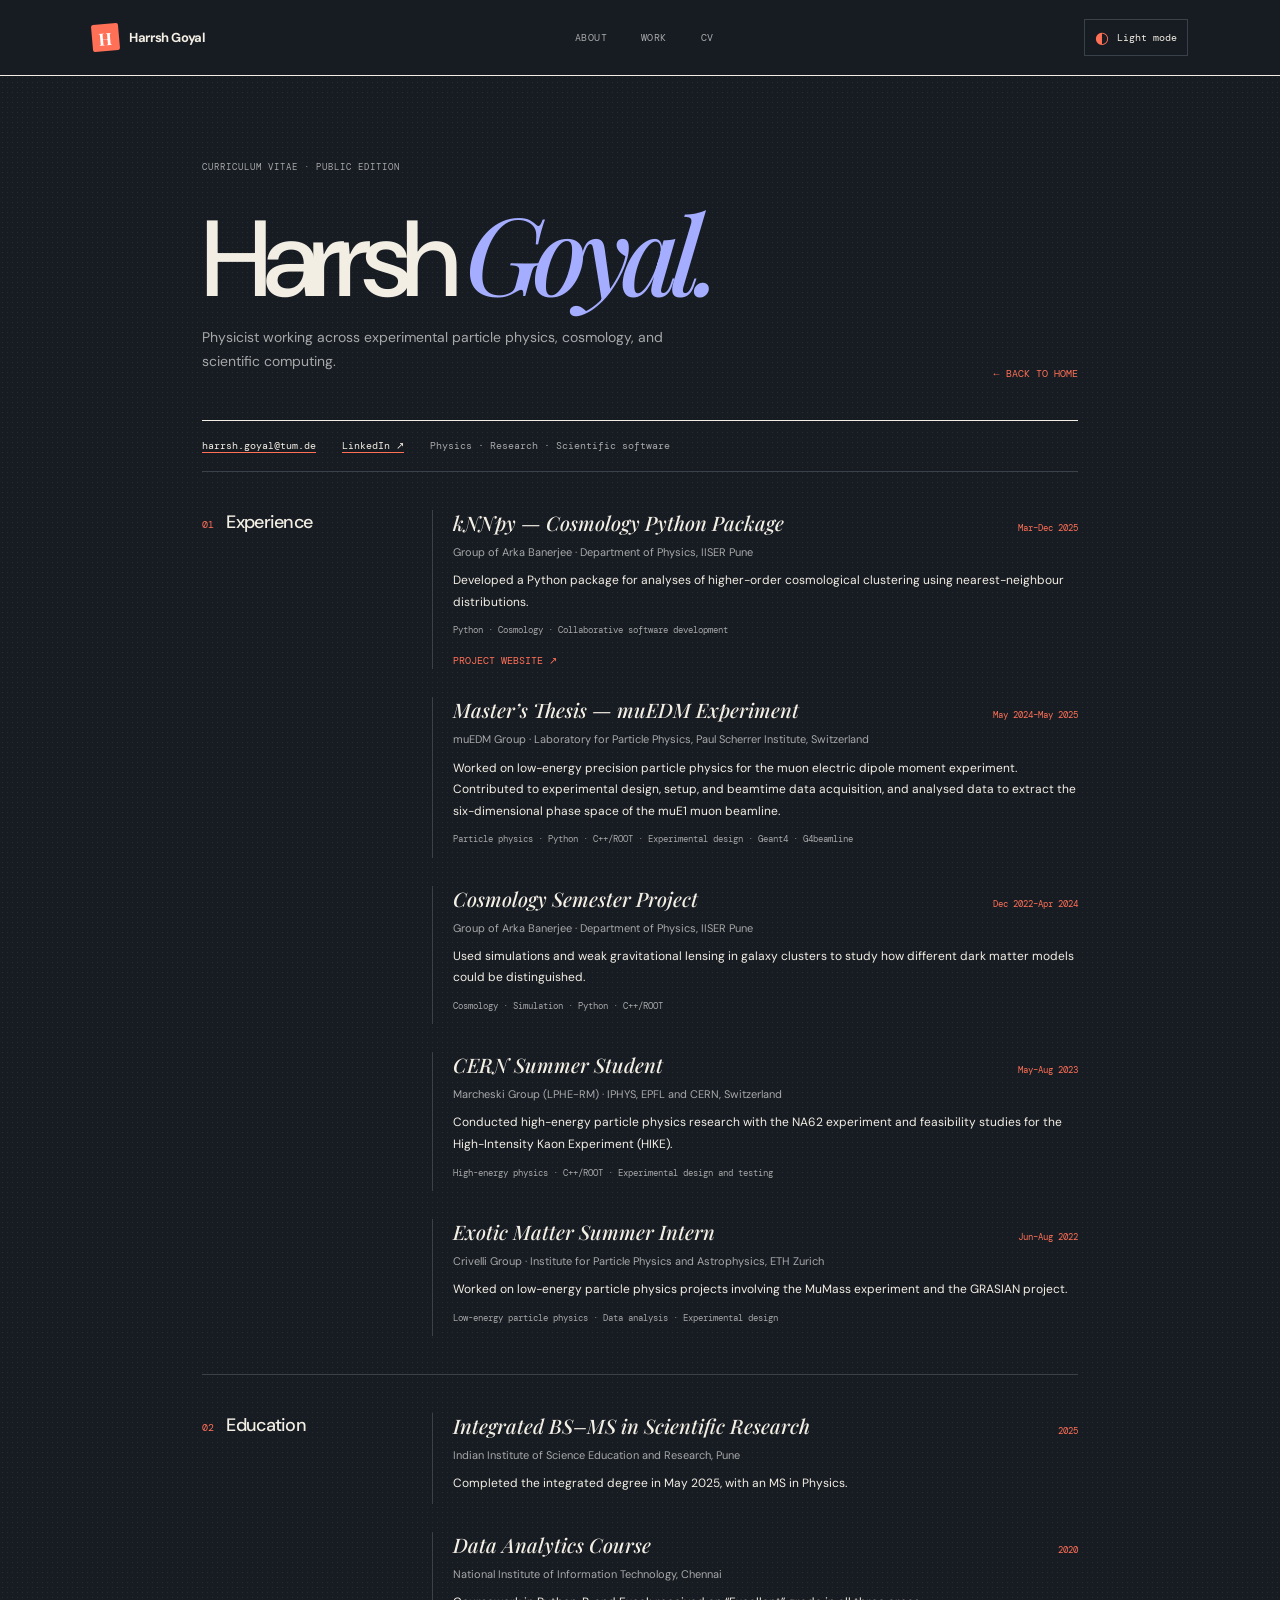
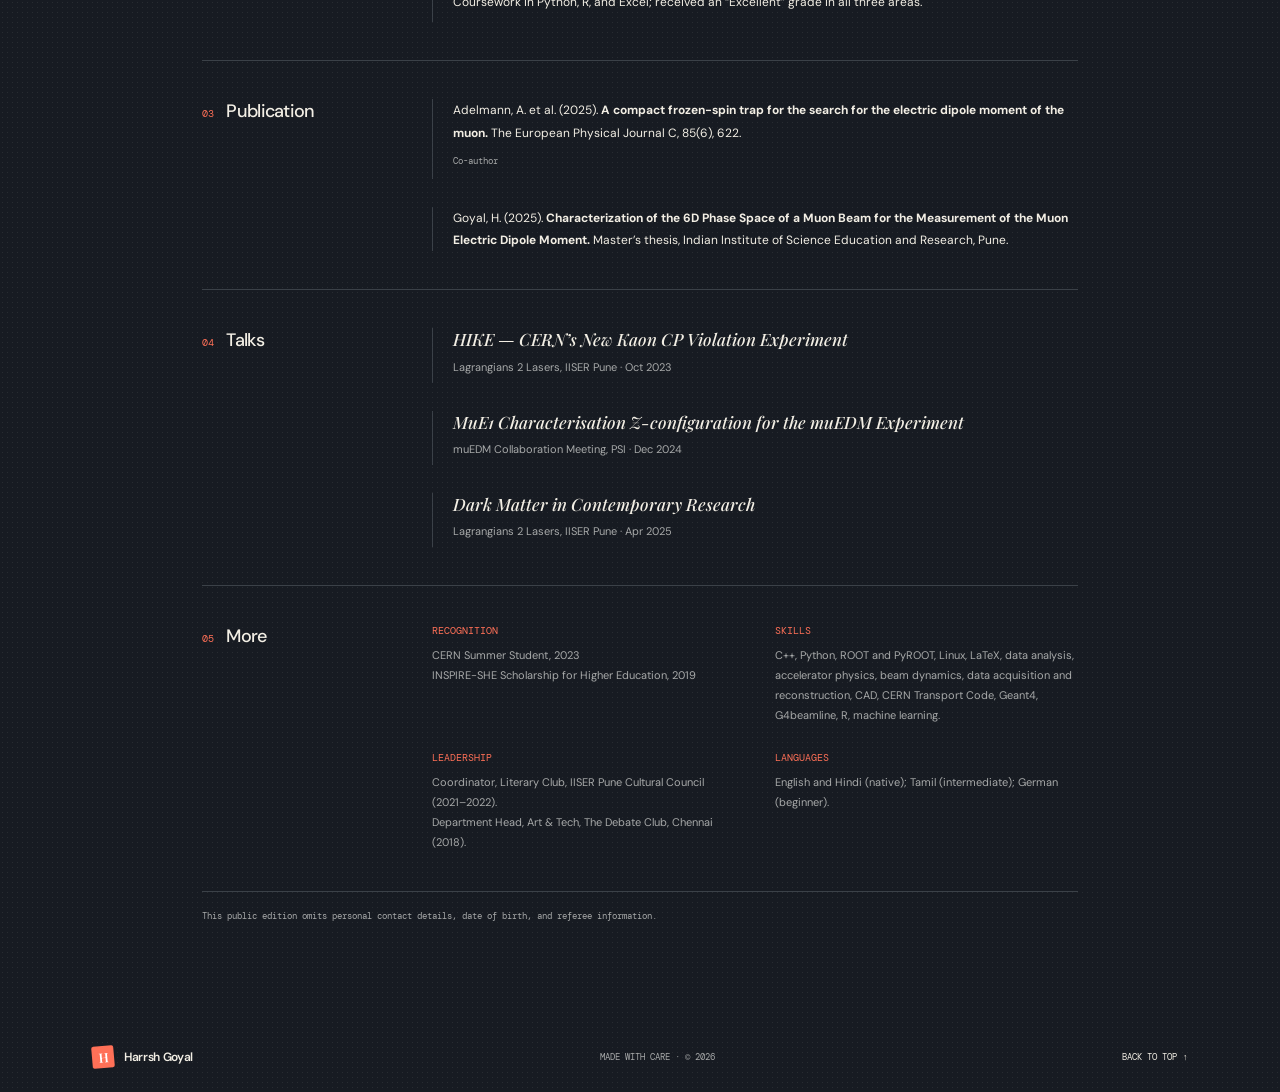
==== cv.html @ 31a4b11d "Prepare personal site for GitHub Pages" ====
<!doctype html>
<html lang="en">
<head>
  <meta charset="utf-8">
  <meta name="viewport" content="width=device-width, initial-scale=1">
  <meta name="theme-color" content="#171b22">
  <meta name="description" content="Public curriculum vitae of Harrsh Goyal, physicist.">
  <title>CV — Harrsh Goyal</title>
  <script>if (localStorage.getItem('personal-site-theme') !== 'light') document.documentElement.classList.add('dark');</script>
  <link rel="stylesheet" href="styles.css">
  <script src="script.js" defer></script>
</head>
<body class="cv-page">
  <a class="skip-link" href="#main">Skip to content</a>
  <header class="topbar">
    <a class="wordmark" href="index.html" aria-label="Harrsh Goyal, home"><span class="mark">H</span><span>Harrsh Goyal</span></a>
    <nav aria-label="Main navigation"><a href="index.html#about">About</a><a href="index.html#work">Work</a><a href="cv.html" aria-current="page">CV</a></nav>
    <button class="theme-toggle" type="button" aria-label="Switch to light theme" title="Toggle color theme"><span aria-hidden="true">◐</span><span class="theme-label">Light mode</span></button>
  </header>
  <main id="main" class="cv-main">
    <div class="cv-heading"><div><p class="eyebrow">CURRICULUM VITAE · PUBLIC EDITION</p><h1>Harrsh <span>Goyal.</span></h1><p class="cv-lede">Physicist working across experimental particle physics, cosmology, and scientific computing.</p></div><a class="cv-back" href="index.html">← Back to home</a></div>
    <div class="cv-contact"><a href="mailto:harrsh.goyal@tum.de">harrsh.goyal@tum.de</a><a href="https://www.linkedin.com/in/harrsh-goyal-45a139202/" target="_blank" rel="noopener noreferrer">LinkedIn ↗</a><span>Physics · Research · Scientific software</span></div>

    <section class="cv-section"><div class="cv-label"><span>01</span><h2>Experience</h2></div><div class="cv-items">
      <article class="cv-item"><div class="cv-item-head"><h3>kNNpy — Cosmology Python Package</h3><time>Mar–Dec 2025</time></div><p class="cv-place">Group of Arka Banerjee · Department of Physics, IISER Pune</p><p>Developed a Python package for analyses of higher-order cosmological clustering using nearest-neighbour distributions.</p><p class="cv-tags">Python · Cosmology · Collaborative software development</p><a class="cv-inline-link" href="https://kitnenikatnivasi.github.io/" target="_blank" rel="noopener noreferrer">Project website ↗</a></article>
      <article class="cv-item"><div class="cv-item-head"><h3>Master’s Thesis — muEDM Experiment</h3><time>May 2024–May 2025</time></div><p class="cv-place">muEDM Group · Laboratory for Particle Physics, Paul Scherrer Institute, Switzerland</p><p>Worked on low-energy precision particle physics for the muon electric dipole moment experiment. Contributed to experimental design, setup, and beamtime data acquisition, and analysed data to extract the six-dimensional phase space of the muE1 muon beamline.</p><p class="cv-tags">Particle physics · Python · C++/ROOT · Experimental design · Geant4 · G4beamline</p></article>
      <article class="cv-item"><div class="cv-item-head"><h3>Cosmology Semester Project</h3><time>Dec 2022–Apr 2024</time></div><p class="cv-place">Group of Arka Banerjee · Department of Physics, IISER Pune</p><p>Used simulations and weak gravitational lensing in galaxy clusters to study how different dark matter models could be distinguished.</p><p class="cv-tags">Cosmology · Simulation · Python · C++/ROOT</p></article>
      <article class="cv-item"><div class="cv-item-head"><h3>CERN Summer Student</h3><time>May–Aug 2023</time></div><p class="cv-place">Marcheski Group (LPHE-RM) · IPHYS, EPFL and CERN, Switzerland</p><p>Conducted high-energy particle physics research with the NA62 experiment and feasibility studies for the High-Intensity Kaon Experiment (HIKE).</p><p class="cv-tags">High-energy physics · C++/ROOT · Experimental design and testing</p></article>
      <article class="cv-item"><div class="cv-item-head"><h3>Exotic Matter Summer Intern</h3><time>Jun–Aug 2022</time></div><p class="cv-place">Crivelli Group · Institute for Particle Physics and Astrophysics, ETH Zurich</p><p>Worked on low-energy particle physics projects involving the MuMass experiment and the GRASIAN project.</p><p class="cv-tags">Low-energy particle physics · Data analysis · Experimental design</p></article>
    </div></section>

    <section class="cv-section"><div class="cv-label"><span>02</span><h2>Education</h2></div><div class="cv-items">
      <article class="cv-item"><div class="cv-item-head"><h3>Integrated BS–MS in Scientific Research</h3><time>2025</time></div><p class="cv-place">Indian Institute of Science Education and Research, Pune</p><p>Completed the integrated degree in May 2025, with an MS in Physics.</p></article>
      <article class="cv-item"><div class="cv-item-head"><h3>Data Analytics Course</h3><time>2020</time></div><p class="cv-place">National Institute of Information Technology, Chennai</p><p>Coursework in Python, R, and Excel; received an “Excellent” grade in all three areas.</p></article>
    </div></section>

    <section class="cv-section"><div class="cv-label"><span>03</span><h2>Publication</h2></div><div class="cv-items">
      <article class="cv-item"><p class="cv-publication">Adelmann, A. et al. (2025). <strong>A compact frozen-spin trap for the search for the electric dipole moment of the muon.</strong> The European Physical Journal C, 85(6), 622.</p><p class="cv-tags">Co-author</p></article>
      <article class="cv-item"><p class="cv-publication">Goyal, H. (2025). <strong>Characterization of the 6D Phase Space of a Muon Beam for the Measurement of the Muon Electric Dipole Moment.</strong> Master’s thesis, Indian Institute of Science Education and Research, Pune.</p></article>
    </div></section>

    <section class="cv-section"><div class="cv-label"><span>04</span><h2>Talks</h2></div><div class="cv-items cv-talks">
      <article class="cv-item"><h3>HIKE — CERN’s New Kaon CP Violation Experiment</h3><p class="cv-place">Lagrangians 2 Lasers, IISER Pune · Oct 2023</p></article>
      <article class="cv-item"><h3>MuE1 Characterisation Z-configuration for the muEDM Experiment</h3><p class="cv-place">muEDM Collaboration Meeting, PSI · Dec 2024</p></article>
      <article class="cv-item"><h3>Dark Matter in Contemporary Research</h3><p class="cv-place">Lagrangians 2 Lasers, IISER Pune · Apr 2025</p></article>
    </div></section>

    <section class="cv-section cv-bottom"><div class="cv-label"><span>05</span><h2>More</h2></div><div class="cv-more">
      <div><h3>Recognition</h3><p>CERN Summer Student, 2023<br>INSPIRE-SHE Scholarship for Higher Education, 2019</p></div>
      <div><h3>Skills</h3><p>C++, Python, ROOT and PyROOT, Linux, LaTeX, data analysis, accelerator physics, beam dynamics, data acquisition and reconstruction, CAD, CERN Transport Code, Geant4, G4beamline, R, machine learning.</p></div>
      <div><h3>Leadership</h3><p>Coordinator, Literary Club, IISER Pune Cultural Council (2021–2022).<br>Department Head, Art &amp; Tech, The Debate Club, Chennai (2018).</p></div>
      <div><h3>Languages</h3><p>English and Hindi (native); Tamil (intermediate); German (beginner).</p></div>
    </div></section>
    <p class="cv-footnote">This public edition omits personal contact details, date of birth, and referee information.</p>
  </main>
  <footer><a class="wordmark" href="index.html"><span class="mark">H</span><span>Harrsh Goyal</span></a><span>Made with care · © <span id="year"></span></span><a href="#main">Back to top ↑</a></footer>
</body>
</html>
---- styles.css ----
@import url('https://fonts.googleapis.com/css2?family=DM+Mono:wght@400;500&family=DM+Sans:wght@400;500;600;700&family=Playfair+Display:ital,wght@0,500;0,600;1,500;1,600&display=swap');
:root{--paper:#f4f0e6;--ink:#1b2028;--sub:#666b70;--line:#c8c4b9;--accent:#d74a32;--card:#e8e2d4;--blue:#3449d2;--serif:'Playfair Display',Georgia,serif;--sans:'DM Sans',Arial,sans-serif;--mono:'DM Mono',monospace;color-scheme:light}
:root.dark{--paper:#171b22;--ink:#f2eee4;--sub:#a7a9a9;--line:#3b4148;--accent:#ff7057;--card:#232a33;--blue:#a4adff;color-scheme:dark}
*{box-sizing:border-box}html{scroll-behavior:smooth;scroll-padding-top:84px}body{margin:0;background-color:var(--paper);background-image:radial-gradient(color-mix(in srgb,var(--ink) 8%,transparent) .65px,transparent .65px);background-size:5px 5px;color:var(--ink);font-family:var(--sans);transition:background-color .25s,color .25s}a{color:inherit;text-decoration:none}.skip-link{position:absolute;left:-999px;top:1rem;background:var(--ink);color:var(--paper);padding:.8rem;z-index:5}.skip-link:focus{left:1rem}.topbar{height:76px;display:flex;align-items:center;justify-content:space-between;padding:0 7.2%;border-bottom:1px solid var(--ink);background:var(--paper)}.wordmark{display:flex;align-items:center;gap:10px;font-size:13px;font-weight:700;letter-spacing:-.03em}.mark{display:grid;place-items:center;width:27px;height:27px;background:var(--accent);color:#fff;border-radius:2px;font-family:var(--serif);font-size:17px;transform:rotate(-5deg)}.topbar nav{display:flex;gap:34px;color:var(--sub);font:10px var(--mono);text-transform:uppercase;letter-spacing:.04em}.topbar nav a{transition:color .2s}.topbar nav a:hover,.text-link:hover{color:var(--accent)}.theme-toggle{display:flex;gap:8px;align-items:center;border:1px solid var(--line);background:transparent;color:var(--ink);font:10px var(--mono);padding:7px 10px;cursor:pointer}.theme-toggle span:first-child{font-size:16px;color:var(--accent)}
.hero{min-height:650px;height:calc(100vh - 76px);max-height:850px;padding:10vh 12% 75px;position:relative;display:grid;grid-template-columns:1.35fr .65fr;align-items:center;gap:9%;overflow:hidden}.hero:before{content:'HG / 25';position:absolute;right:5%;top:12%;font:10px var(--mono);letter-spacing:.15em;color:var(--sub);writing-mode:vertical-rl}.eyebrow{font:9px var(--mono);letter-spacing:.11em;color:var(--sub);text-transform:uppercase}.status-dot,.pulse{display:inline-block;width:7px;height:7px;background:var(--accent);border-radius:50%;margin-right:8px}.hero h1{font-size:clamp(52px,7.2vw,100px);line-height:.99;letter-spacing:-.075em;font-weight:500;margin:28px 0 26px;max-width:760px}.hero h1 .muted{font-family:var(--serif);font-style:italic;font-weight:500;letter-spacing:-.065em;color:var(--blue)}.intro{max-width:445px;color:var(--sub);font-size:14px;line-height:1.85}.intro strong{color:var(--ink)}.editable{color:var(--ink);border-bottom:1px dotted var(--sub)}.hero-actions{display:flex;gap:27px;align-items:center;margin-top:33px}.button{padding:14px 17px;font:10px var(--mono);text-transform:uppercase;letter-spacing:.04em}.button-dark{background:var(--ink);color:var(--paper);transition:background .2s,transform .2s}.button-dark:hover{background:var(--accent);transform:translateY(-2px)}.button span{margin-left:22px;color:var(--accent)}.text-link{font:10px var(--mono);text-transform:uppercase;color:var(--sub);border-bottom:1px solid var(--line);padding-bottom:5px;transition:color .2s}.hero-card{background:#222b39;color:#f4f0e6;height:380px;padding:21px 24px;position:relative;overflow:hidden;transform:rotate(2deg);box-shadow:10px 12px 0 var(--accent);transition:transform .3s}.hero-card:hover{transform:rotate(0deg) translateY(-4px)}.card-top,.card-foot{display:flex;justify-content:space-between;font:9px var(--mono);letter-spacing:.06em;color:#b9c0c7}.pulse{width:6px;height:6px;box-shadow:0 0 0 4px #d74a3240}.orbit{height:125px;width:125px;border:1px solid #8793a0;border-radius:50%;position:absolute;top:77px;right:45px;display:grid;place-items:center}.orbit:before,.orbit:after{content:'';position:absolute;border:1px solid #8793a0;border-radius:50%;transform:rotate(-35deg);width:165px;height:56px}.orbit:after{transform:rotate(42deg)}.orbit-core{font-size:30px;color:#f5785f;z-index:1;animation:spin 18s linear infinite}.orbit i,.orbit b{position:absolute;width:6px;height:6px;border-radius:50%;background:#f4f0e6}.orbit i{top:18px;left:24px}.orbit b{right:9px;bottom:35px}.card-label{position:absolute;top:222px;font:9px var(--mono);color:#b9c0c7;text-transform:uppercase;letter-spacing:.12em}.card-topic{position:absolute;top:243px;margin:0;font-size:22px;line-height:1.2;letter-spacing:-.04em}.card-topic em{font-family:var(--serif);font-weight:500;color:#ff806b}.card-foot{position:absolute;bottom:20px;left:24px;right:24px;border-top:1px solid #626c76;padding-top:12px;text-transform:uppercase}.hero-index{position:absolute;bottom:24px;left:12%;right:12%;display:flex;justify-content:space-between;color:var(--sub);font:9px var(--mono);letter-spacing:.08em}.hero-index span:last-child{color:var(--accent)}
.section{padding:100px 12%;border-top:1px solid var(--ink);position:relative}.section-heading{display:flex;justify-content:space-between;align-items:center}.section-heading .eyebrow{margin:0}.section-number{font:10px var(--mono);color:var(--accent)}.about-grid{display:grid;grid-template-columns:1fr 1fr;gap:12%;margin:72px 0 85px}.about h2,.work h2,.notes h2{font-size:clamp(38px,4.4vw,62px);letter-spacing:-.07em;line-height:1.02;font-weight:500;margin:0}.serif{font-family:var(--serif);font-style:italic;font-weight:500;color:var(--blue)}.about-text{max-width:420px}.about-text p,.notes-aside p{font-size:13px;line-height:1.9;color:var(--sub);margin:0 0 18px}.about-text .text-link{display:inline-block;margin-top:12px}.principles{border-top:1px solid var(--line);display:grid;grid-template-columns:repeat(3,1fr)}.principles>div{padding:21px 15px 0 0;position:relative}.principles span,.project-meta,.note-date{font:9px var(--mono);color:var(--accent);letter-spacing:.06em}.principles strong{display:block;font-size:15px;font-weight:600;margin:21px 0 7px;letter-spacing:-.03em}.principles p{margin:0;color:var(--sub);font-size:11px}
.work-title{display:flex;justify-content:space-between;align-items:end;margin:65px 0 38px}.work-title p{font:11px/1.7 var(--mono);color:var(--sub);margin:0;width:35%}.filters{display:flex;gap:8px;margin-bottom:17px}.filter{border:1px solid var(--line);border-radius:0;background:transparent;color:var(--sub);padding:9px 13px;font:9px var(--mono);text-transform:uppercase;cursor:pointer;transition:.2s}.filter span{font:9px var(--mono);margin-left:9px;opacity:.7}.filter.active,.filter:hover{background:var(--blue);border-color:var(--blue);color:#fff}.project{display:grid;grid-template-columns:1fr 4fr 30px;gap:12px;padding:27px 0;border-top:1px solid var(--line);transition:padding .2s}.project:hover{padding-left:8px}.project-meta{display:flex;flex-direction:column;gap:8px}.project-meta span+span{color:var(--sub)}.project-main{display:grid;grid-template-columns:1.3fr 1fr 112px;gap:25px;align-items:center}.project-main h3{font-family:var(--serif);font-weight:500;font-style:italic;font-size:21px;letter-spacing:-.03em;margin:0}.project-main p{font-size:11px;line-height:1.7;color:var(--sub);margin:0;max-width:245px}.project-art{height:83px;display:grid;place-items:center;position:relative;overflow:hidden;filter:saturate(.85)}.project-art i{font:italic 50px var(--serif)}.project-art b{position:absolute;font:14px var(--mono)}.art-one{background:#dfe2c9;color:#526337}.art-one b{right:19px;top:15px}.art-two{background:#d8dfeb;color:#3449a4}.art-two i{font:36px var(--mono)}.art-two b{right:13px;bottom:7px}.art-three{background:#ecd7cb;color:#a04a35}.art-three i{position:absolute;top:5px;left:24px}.art-three b{position:absolute;right:24px;bottom:0}.project-link{align-self:center;justify-self:end;color:var(--accent);font-size:17px;transition:transform .2s}.project-link:hover{transform:translate(3px,-3px)}.project[hidden]{display:none}.filter-empty{font-size:12px;color:var(--sub)}
.notes-row{display:grid;grid-template-columns:1fr 1fr .7fr;gap:6%;align-items:center;margin-top:70px}.note-card{background:var(--card);padding:25px 26px;min-height:205px;display:flex;flex-direction:column;justify-content:space-between;border-left:3px solid var(--accent);transform:rotate(-1deg)}.note-card p{font:italic 18px/1.5 var(--serif);margin:20px 0}.note-sign{font:9px var(--mono);color:var(--sub)}.notes-aside p{font-size:12px}.notes-aside .text-link{display:inline-block;margin-top:12px}.contact{padding:105px 12%;background:#35483f;color:#f4f0e6;position:relative;overflow:hidden}.contact-inner{position:relative;z-index:1}.contact .eyebrow{color:#c4d2c8}.contact h2{font-size:clamp(44px,6.5vw,86px);line-height:.98;letter-spacing:-.075em;font-weight:500;margin:45px 0 34px}.contact h2 .serif{color:#e8c47a}.contact-button{display:inline-flex;gap:70px;background:#f4f0e6;color:#1b2028;padding:15px 18px;font:10px var(--mono);text-transform:uppercase;transition:transform .2s}.contact-button:hover{transform:translateY(-3px)}.contact-note{font:10px var(--mono);color:#d8e0d9;margin-top:18px}.contact-note a{border-bottom:1px solid #d8e0d9}.contact-decoration{position:absolute;font-size:340px;right:8%;top:3%;opacity:.14;color:#e8c47a;animation:slowspin 40s linear infinite}footer{padding:24px 7.2%;display:flex;align-items:center;justify-content:space-between;color:var(--sub);font:9px var(--mono);text-transform:uppercase}footer .wordmark{color:var(--ink);font:600 12px var(--sans);text-transform:none}footer .mark{width:22px;height:22px;font-size:13px}footer>a:last-child{color:var(--ink)}
@keyframes spin{to{transform:rotate(360deg)}}@keyframes slowspin{to{transform:rotate(360deg)}}
@media(max-width:800px){.topbar{padding:0 5%;height:66px}.topbar nav{gap:15px}.topbar nav a{font-size:9px}.theme-label{display:none}.hero{height:auto;min-height:0;padding:90px 8% 75px;grid-template-columns:1fr;gap:45px}.hero h1{font-size:clamp(50px,10vw,76px)}.hero-card{width:min(100%,380px);height:330px;margin-left:8px}.hero-index{left:8%;right:8%}.section{padding:75px 8%}.about-grid{gap:6%;margin:55px 0}.project{grid-template-columns:1fr 4fr 20px}.project-main{grid-template-columns:1fr 1fr 80px;gap:12px}.project-main h3{font-size:18px}.project-art{height:70px}.notes-row{grid-template-columns:1fr 1fr}.notes-aside{grid-column:2}.contact{padding:80px 8%}}
@media(max-width:520px){.topbar nav{gap:8px}.topbar nav a{font-size:8px}.wordmark{font-size:12px}.hero{padding-top:70px}.hero h1{font-size:48px}.hero-card{height:320px}.about-grid{grid-template-columns:1fr;gap:25px}.principles{grid-template-columns:1fr;gap:15px}.principles>div{padding-top:15px}.principles strong{margin:10px 0 5px}.work-title{align-items:start;gap:20px;flex-direction:column}.work-title p{width:auto}.filters{flex-wrap:wrap}.project{grid-template-columns:1fr 25px;row-gap:15px}.project-meta{grid-column:1/-1;flex-direction:row;justify-content:space-between}.project-main{grid-template-columns:1fr 75px}.project-main p{grid-row:2}.project-art{grid-column:2;grid-row:1/3}.notes-row{grid-template-columns:1fr;gap:25px}.notes-aside{grid-column:auto}.notes h2 br{display:none}.contact-decoration{right:-15%;font-size:250px}footer{padding:20px 5%;gap:10px}footer>span{font-size:8px}}
@media(prefers-reduced-motion:reduce){html{scroll-behavior:auto}*,*:before,*:after{animation:none!important;transition:none!important}}

.cv-main{max-width:1080px;margin:0 auto;padding:76px 8% 100px}.cv-heading{display:flex;justify-content:space-between;align-items:end;gap:30px;padding-bottom:32px;border-bottom:1px solid var(--ink)}.cv-heading h1{font-size:clamp(54px,9vw,108px);line-height:.9;letter-spacing:-.08em;font-weight:500;margin:30px 0 18px}.cv-heading h1 span{font-family:var(--serif);font-style:italic;color:var(--blue)}.cv-lede{color:var(--sub);font-size:14px;line-height:1.7;max-width:480px}.cv-back,.cv-inline-link{font:10px var(--mono);text-transform:uppercase;color:var(--accent)}.cv-back{white-space:nowrap;margin-bottom:8px}.cv-contact{display:flex;flex-wrap:wrap;gap:12px 26px;padding:18px 0;border-bottom:1px solid var(--line);font:10px var(--mono);color:var(--sub)}.cv-contact a{color:var(--ink);border-bottom:1px solid var(--accent)}.cv-section{display:grid;grid-template-columns:190px 1fr;gap:40px;padding:38px 0;border-bottom:1px solid var(--line)}.cv-label{display:flex;gap:12px;align-items:baseline}.cv-label span{font:10px var(--mono);color:var(--accent)}.cv-label h2{font-size:18px;font-weight:500;letter-spacing:-.04em;margin:0}.cv-items{display:grid;gap:28px}.cv-item{padding-left:20px;border-left:1px solid var(--line)}.cv-item-head{display:flex;justify-content:space-between;align-items:baseline;gap:18px}.cv-item h3{font-family:var(--serif);font-weight:500;font-style:italic;font-size:20px;line-height:1.3;margin:0}.cv-item time{white-space:nowrap;color:var(--accent);font:9px var(--mono)}.cv-place{color:var(--sub);font-size:11px;line-height:1.65;margin:7px 0}.cv-item>p:not(.cv-place):not(.cv-tags):not(.cv-publication){font-size:12px;line-height:1.8;max-width:680px;margin:9px 0}.cv-tags{font:9px/1.7 var(--mono);color:var(--sub);margin:10px 0}.cv-inline-link{display:inline-block;margin-top:3px}.cv-publication{font-size:12px;line-height:1.85;margin:0;max-width:690px}.cv-talks .cv-item h3{font-size:17px}.cv-bottom{border-bottom:0}.cv-more{display:grid;grid-template-columns:1fr 1fr;gap:26px 40px}.cv-more h3{font:10px var(--mono);text-transform:uppercase;color:var(--accent);margin:0 0 9px}.cv-more p{font-size:11px;line-height:1.8;color:var(--sub);margin:0}.cv-footnote{margin:0;border-top:1px solid var(--line);padding-top:18px;font:9px var(--mono);color:var(--sub)}
@media(max-width:700px){.cv-main{padding:55px 7% 70px}.cv-heading{align-items:start;flex-direction:column}.cv-heading h1{font-size:64px}.cv-back{margin:0}.cv-section{grid-template-columns:1fr;gap:22px}.cv-label{border-bottom:1px solid var(--line);padding-bottom:12px}.cv-item-head{align-items:start;flex-direction:column;gap:5px}.cv-more{grid-template-columns:1fr}.cv-contact{gap:12px 18px}}
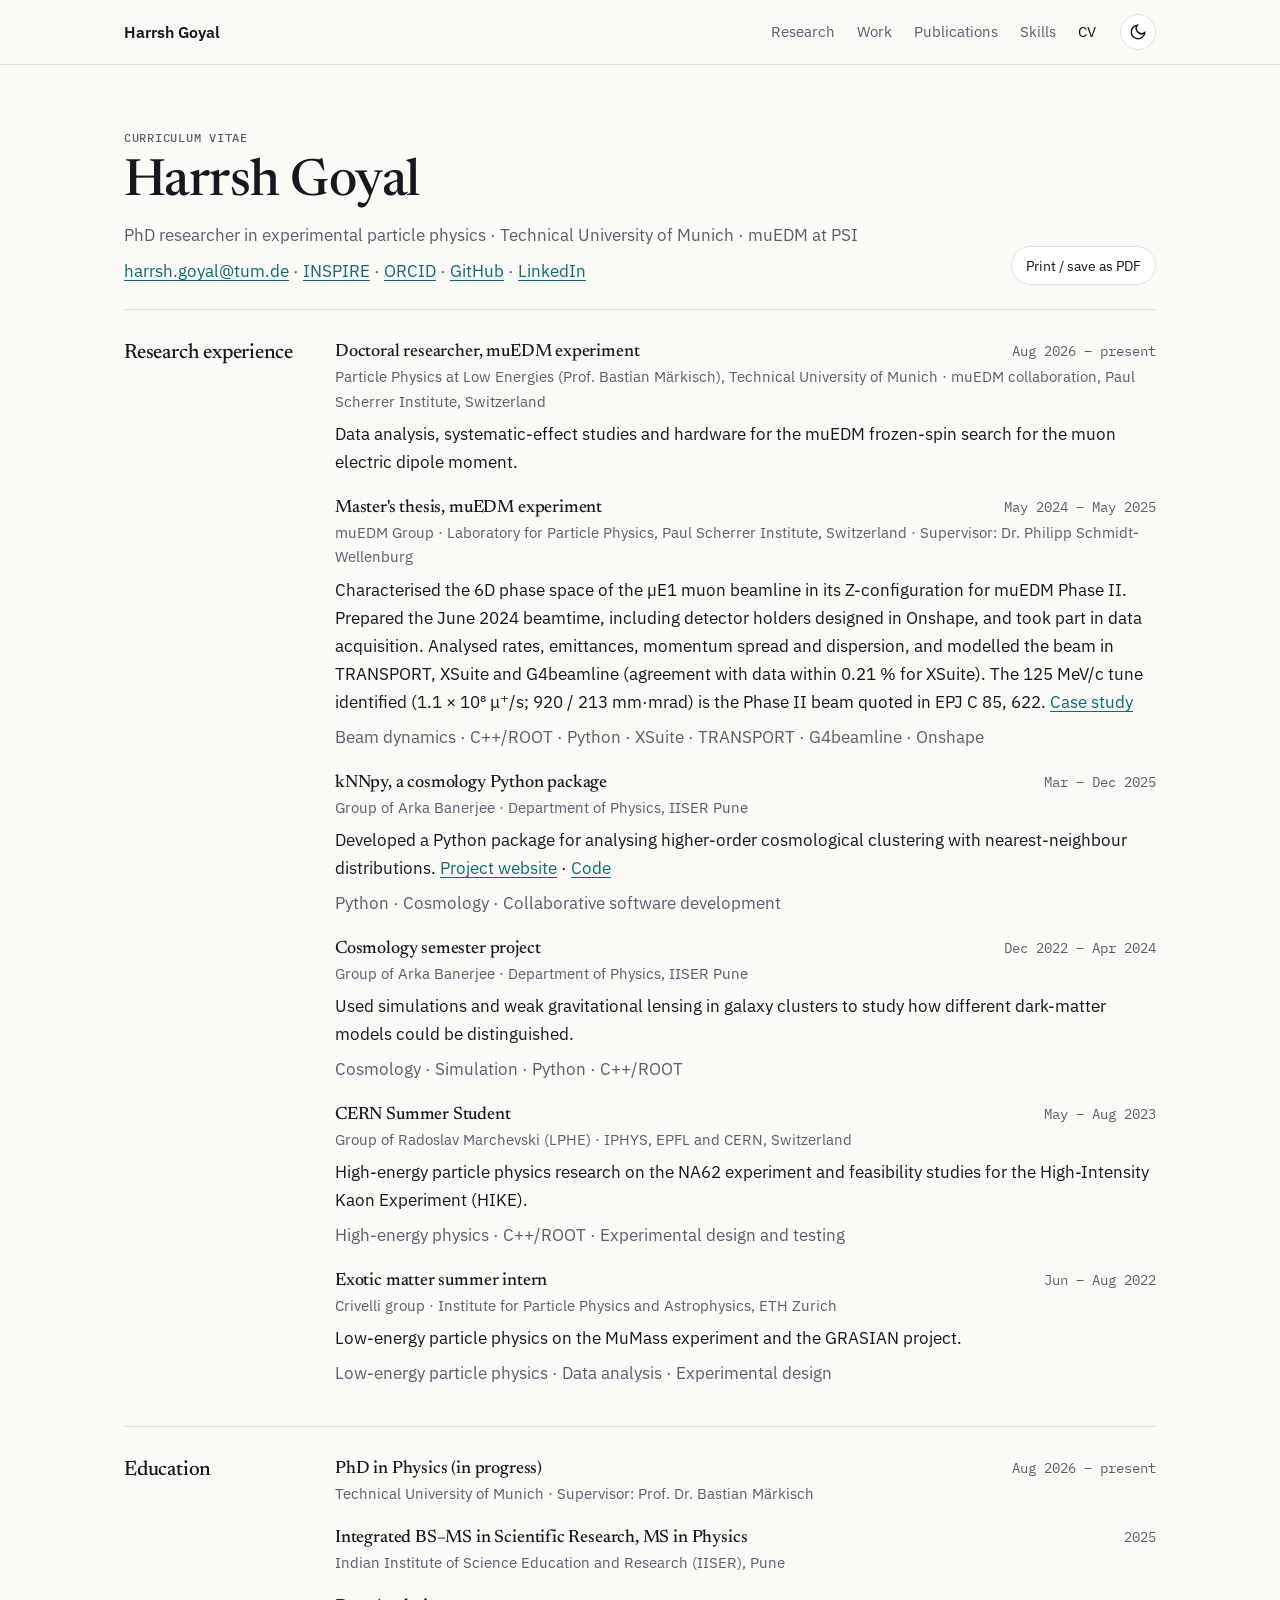
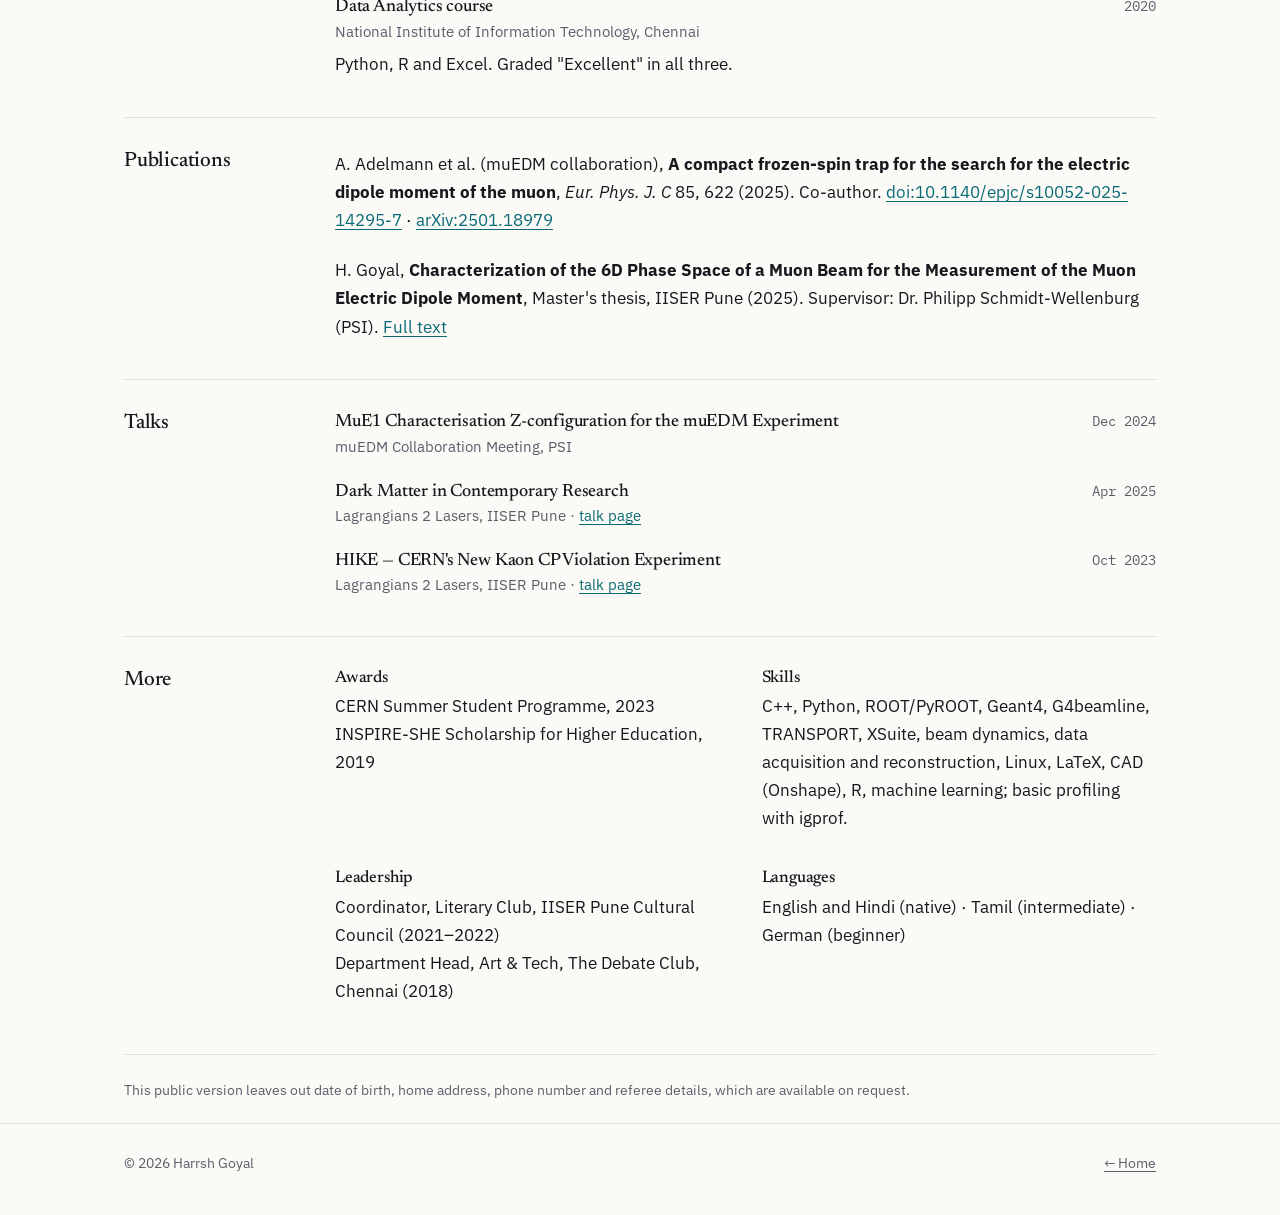
==== commit a4ccffc2: "Redesign site around verifiable research evidence - Rebuild home page: current PhD (TUM, Märkisch gr" ====
--- a/cv.html
+++ b/cv.html
@@ -3,56 +3,144 @@
 <head>
   <meta charset="utf-8">
   <meta name="viewport" content="width=device-width, initial-scale=1">
-  <meta name="theme-color" content="#171b22">
-  <meta name="description" content="Public curriculum vitae of Harrsh Goyal, physicist.">
   <title>CV — Harrsh Goyal</title>
-  <script>if (localStorage.getItem('personal-site-theme') !== 'light') document.documentElement.classList.add('dark');</script>
+  <meta name="description" content="Curriculum vitae of Harrsh Goyal, PhD researcher in experimental particle physics (TUM, muEDM at PSI).">
+  <link rel="icon" href="assets/favicon.svg" type="image/svg+xml">
+  <script>try{document.documentElement.dataset.theme=localStorage.getItem('theme')||(matchMedia('(prefers-color-scheme: dark)').matches?'dark':'light')}catch(e){}</script>
   <link rel="stylesheet" href="styles.css">
   <script src="script.js" defer></script>
 </head>
-<body class="cv-page">
-  <a class="skip-link" href="#main">Skip to content</a>
-  <header class="topbar">
-    <a class="wordmark" href="index.html" aria-label="Harrsh Goyal, home"><span class="mark">H</span><span>Harrsh Goyal</span></a>
-    <nav aria-label="Main navigation"><a href="index.html#about">About</a><a href="index.html#work">Work</a><a href="cv.html" aria-current="page">CV</a></nav>
-    <button class="theme-toggle" type="button" aria-label="Switch to light theme" title="Toggle color theme"><span aria-hidden="true">◐</span><span class="theme-label">Light mode</span></button>
-  </header>
-  <main id="main" class="cv-main">
-    <div class="cv-heading"><div><p class="eyebrow">CURRICULUM VITAE · PUBLIC EDITION</p><h1>Harrsh <span>Goyal.</span></h1><p class="cv-lede">Physicist working across experimental particle physics, cosmology, and scientific computing.</p></div><a class="cv-back" href="index.html">← Back to home</a></div>
-    <div class="cv-contact"><a href="mailto:harrsh.goyal@tum.de">harrsh.goyal@tum.de</a><a href="https://www.linkedin.com/in/harrsh-goyal-45a139202/" target="_blank" rel="noopener noreferrer">LinkedIn ↗</a><span>Physics · Research · Scientific software</span></div>
+<body>
+<a class="skip-link" href="#main">Skip to content</a>
 
-    <section class="cv-section"><div class="cv-label"><span>01</span><h2>Experience</h2></div><div class="cv-items">
-      <article class="cv-item"><div class="cv-item-head"><h3>kNNpy — Cosmology Python Package</h3><time>Mar–Dec 2025</time></div><p class="cv-place">Group of Arka Banerjee · Department of Physics, IISER Pune</p><p>Developed a Python package for analyses of higher-order cosmological clustering using nearest-neighbour distributions.</p><p class="cv-tags">Python · Cosmology · Collaborative software development</p><a class="cv-inline-link" href="https://kitnenikatnivasi.github.io/" target="_blank" rel="noopener noreferrer">Project website ↗</a></article>
-      <article class="cv-item"><div class="cv-item-head"><h3>Master’s Thesis — muEDM Experiment</h3><time>May 2024–May 2025</time></div><p class="cv-place">muEDM Group · Laboratory for Particle Physics, Paul Scherrer Institute, Switzerland</p><p>Worked on low-energy precision particle physics for the muon electric dipole moment experiment. Contributed to experimental design, setup, and beamtime data acquisition, and analysed data to extract the six-dimensional phase space of the muE1 muon beamline.</p><p class="cv-tags">Particle physics · Python · C++/ROOT · Experimental design · Geant4 · G4beamline</p></article>
-      <article class="cv-item"><div class="cv-item-head"><h3>Cosmology Semester Project</h3><time>Dec 2022–Apr 2024</time></div><p class="cv-place">Group of Arka Banerjee · Department of Physics, IISER Pune</p><p>Used simulations and weak gravitational lensing in galaxy clusters to study how different dark matter models could be distinguished.</p><p class="cv-tags">Cosmology · Simulation · Python · C++/ROOT</p></article>
-      <article class="cv-item"><div class="cv-item-head"><h3>CERN Summer Student</h3><time>May–Aug 2023</time></div><p class="cv-place">Marcheski Group (LPHE-RM) · IPHYS, EPFL and CERN, Switzerland</p><p>Conducted high-energy particle physics research with the NA62 experiment and feasibility studies for the High-Intensity Kaon Experiment (HIKE).</p><p class="cv-tags">High-energy physics · C++/ROOT · Experimental design and testing</p></article>
-      <article class="cv-item"><div class="cv-item-head"><h3>Exotic Matter Summer Intern</h3><time>Jun–Aug 2022</time></div><p class="cv-place">Crivelli Group · Institute for Particle Physics and Astrophysics, ETH Zurich</p><p>Worked on low-energy particle physics projects involving the MuMass experiment and the GRASIAN project.</p><p class="cv-tags">Low-energy particle physics · Data analysis · Experimental design</p></article>
-    </div></section>
+<header class="site-header">
+  <div class="wrap">
+    <a class="brand" href="index.html">Harrsh Goyal</a>
+    <nav class="site-nav" aria-label="Main">
+      <a href="index.html#research">Research</a>
+      <a href="index.html#work">Work</a>
+      <a href="index.html#publications">Publications</a>
+      <a href="index.html#skills">Skills</a>
+      <a href="cv.html" aria-current="page">CV</a>
+    </nav>
+    <button class="theme-toggle" type="button" aria-label="Toggle colour theme">
+      <svg class="icon-moon" viewBox="0 0 24 24" fill="none" stroke="currentColor" stroke-width="2" aria-hidden="true"><path d="M21 12.8A9 9 0 1 1 11.2 3a7 7 0 0 0 9.8 9.8z"/></svg>
+      <svg class="icon-sun" viewBox="0 0 24 24" fill="none" stroke="currentColor" stroke-width="2" aria-hidden="true"><circle cx="12" cy="12" r="4"/><path d="M12 2v2M12 20v2M4.9 4.9l1.4 1.4M17.7 17.7l1.4 1.4M2 12h2M20 12h2M4.9 19.1l1.4-1.4M17.7 6.3l1.4-1.4"/></svg>
+    </button>
+  </div>
+</header>
 
-    <section class="cv-section"><div class="cv-label"><span>02</span><h2>Education</h2></div><div class="cv-items">
-      <article class="cv-item"><div class="cv-item-head"><h3>Integrated BS–MS in Scientific Research</h3><time>2025</time></div><p class="cv-place">Indian Institute of Science Education and Research, Pune</p><p>Completed the integrated degree in May 2025, with an MS in Physics.</p></article>
-      <article class="cv-item"><div class="cv-item-head"><h3>Data Analytics Course</h3><time>2020</time></div><p class="cv-place">National Institute of Information Technology, Chennai</p><p>Coursework in Python, R, and Excel; received an “Excellent” grade in all three areas.</p></article>
-    </div></section>
+<main id="main" class="wrap">
+  <div class="cv-head">
+    <div>
+      <p class="label">Curriculum vitae</p>
+      <h1>Harrsh Goyal</h1>
+      <p>PhD researcher in experimental particle physics · Technical University of Munich · muEDM at PSI</p>
+      <p><a href="mailto:harrsh.goyal@tum.de">harrsh.goyal@tum.de</a> · <a href="https://inspirehep.net/authors/2894680" target="_blank" rel="noopener">INSPIRE</a> · <a href="https://orcid.org/0009-0003-7420-038X" target="_blank" rel="noopener">ORCID</a> · <a href="https://github.com/Deciskon" target="_blank" rel="noopener">GitHub</a> · <a href="https://www.linkedin.com/in/harrsh-goyal-45a139202/" target="_blank" rel="noopener">LinkedIn</a></p>
+    </div>
+    <!-- window.print() opens the browser's print dialog; "Save as PDF" produces a clean CV via the print stylesheet -->
+    <ul class="links no-print"><li><a href="#" onclick="window.print();return false;">Print / save as PDF</a></li></ul>
+  </div>
 
-    <section class="cv-section"><div class="cv-label"><span>03</span><h2>Publication</h2></div><div class="cv-items">
-      <article class="cv-item"><p class="cv-publication">Adelmann, A. et al. (2025). <strong>A compact frozen-spin trap for the search for the electric dipole moment of the muon.</strong> The European Physical Journal C, 85(6), 622.</p><p class="cv-tags">Co-author</p></article>
-      <article class="cv-item"><p class="cv-publication">Goyal, H. (2025). <strong>Characterization of the 6D Phase Space of a Muon Beam for the Measurement of the Muon Electric Dipole Moment.</strong> Master’s thesis, Indian Institute of Science Education and Research, Pune.</p></article>
-    </div></section>
+  <section class="cv-section">
+    <h2>Research experience</h2>
+    <div>
+      <article class="cv-item">
+        <div class="cv-item-head"><h3>Doctoral researcher, muEDM experiment</h3><time>Aug 2026 – present</time></div>
+        <p class="where">Particle Physics at Low Energies (Prof. Bastian Märkisch), Technical University of Munich · muEDM collaboration, Paul Scherrer Institute, Switzerland</p>
+        <p>Data analysis, systematic-effect studies and hardware for the muEDM frozen-spin search for the muon electric dipole moment.</p>
+      </article>
+      <article class="cv-item">
+        <div class="cv-item-head"><h3>Master's thesis, muEDM experiment</h3><time>May 2024 – May 2025</time></div>
+        <p class="where">muEDM Group · Laboratory for Particle Physics, Paul Scherrer Institute, Switzerland · Supervisor: Dr. Philipp Schmidt-Wellenburg</p>
+        <p>Characterised the 6D phase space of the µE1 muon beamline in its Z-configuration for muEDM Phase II. Prepared the June 2024 beamtime, including detector holders designed in Onshape, and took part in data acquisition. Analysed rates, emittances, momentum spread and dispersion, and modelled the beam in TRANSPORT, XSuite and G4beamline (agreement with data within 0.21 % for XSuite). The 125 MeV/c tune identified (1.1 × 10⁸ μ⁺/s; 920 / 213 mm·mrad) is the Phase II beam quoted in EPJ C 85, 622. <a href="projects/mue1-phase-space.html">Case study</a></p>
+        <p class="muted">Beam dynamics · C++/ROOT · Python · XSuite · TRANSPORT · G4beamline · Onshape</p>
+      </article>
+      <article class="cv-item">
+        <div class="cv-item-head"><h3>kNNpy, a cosmology Python package</h3><time>Mar – Dec 2025</time></div>
+        <p class="where">Group of Arka Banerjee · Department of Physics, IISER Pune</p>
+        <p>Developed a Python package for analysing higher-order cosmological clustering with nearest-neighbour distributions. <a href="https://kitnenikatnivasi.github.io/" target="_blank" rel="noopener">Project website</a> · <a href="https://github.com/KitneNikatNivasi/cosmo-kNN" target="_blank" rel="noopener">Code</a></p>
+        <p class="muted">Python · Cosmology · Collaborative software development</p>
+      </article>
+      <article class="cv-item">
+        <div class="cv-item-head"><h3>Cosmology semester project</h3><time>Dec 2022 – Apr 2024</time></div>
+        <p class="where">Group of Arka Banerjee · Department of Physics, IISER Pune</p>
+        <p>Used simulations and weak gravitational lensing in galaxy clusters to study how different dark-matter models could be distinguished.</p>
+        <p class="muted">Cosmology · Simulation · Python · C++/ROOT</p>
+      </article>
+      <article class="cv-item">
+        <div class="cv-item-head"><h3>CERN Summer Student</h3><time>May – Aug 2023</time></div>
+        <p class="where">Group of Radoslav Marchevski (LPHE) · IPHYS, EPFL and CERN, Switzerland</p>
+        <p>High-energy particle physics research on the NA62 experiment and feasibility studies for the High-Intensity Kaon Experiment (HIKE).</p>
+        <p class="muted">High-energy physics · C++/ROOT · Experimental design and testing</p>
+      </article>
+      <article class="cv-item">
+        <div class="cv-item-head"><h3>Exotic matter summer intern</h3><time>Jun – Aug 2022</time></div>
+        <p class="where">Crivelli group · Institute for Particle Physics and Astrophysics, ETH Zurich</p>
+        <p>Low-energy particle physics on the MuMass experiment and the GRASIAN project.</p>
+        <p class="muted">Low-energy particle physics · Data analysis · Experimental design</p>
+      </article>
+    </div>
+  </section>
 
-    <section class="cv-section"><div class="cv-label"><span>04</span><h2>Talks</h2></div><div class="cv-items cv-talks">
-      <article class="cv-item"><h3>HIKE — CERN’s New Kaon CP Violation Experiment</h3><p class="cv-place">Lagrangians 2 Lasers, IISER Pune · Oct 2023</p></article>
-      <article class="cv-item"><h3>MuE1 Characterisation Z-configuration for the muEDM Experiment</h3><p class="cv-place">muEDM Collaboration Meeting, PSI · Dec 2024</p></article>
-      <article class="cv-item"><h3>Dark Matter in Contemporary Research</h3><p class="cv-place">Lagrangians 2 Lasers, IISER Pune · Apr 2025</p></article>
-    </div></section>
+  <section class="cv-section">
+    <h2>Education</h2>
+    <div>
+      <article class="cv-item">
+        <div class="cv-item-head"><h3>PhD in Physics (in progress)</h3><time>Aug 2026 – present</time></div>
+        <p class="where">Technical University of Munich · Supervisor: Prof. Dr. Bastian Märkisch</p>
+      </article>
+      <article class="cv-item">
+        <div class="cv-item-head"><h3>Integrated BS–MS in Scientific Research, MS in Physics</h3><time>2025</time></div>
+        <p class="where">Indian Institute of Science Education and Research (IISER), Pune</p>
+      </article>
+      <article class="cv-item">
+        <div class="cv-item-head"><h3>Data Analytics course</h3><time>2020</time></div>
+        <p class="where">National Institute of Information Technology, Chennai</p>
+        <p>Python, R and Excel. Graded "Excellent" in all three.</p>
+      </article>
+    </div>
+  </section>
 
-    <section class="cv-section cv-bottom"><div class="cv-label"><span>05</span><h2>More</h2></div><div class="cv-more">
-      <div><h3>Recognition</h3><p>CERN Summer Student, 2023<br>INSPIRE-SHE Scholarship for Higher Education, 2019</p></div>
-      <div><h3>Skills</h3><p>C++, Python, ROOT and PyROOT, Linux, LaTeX, data analysis, accelerator physics, beam dynamics, data acquisition and reconstruction, CAD, CERN Transport Code, Geant4, G4beamline, R, machine learning.</p></div>
-      <div><h3>Leadership</h3><p>Coordinator, Literary Club, IISER Pune Cultural Council (2021–2022).<br>Department Head, Art &amp; Tech, The Debate Club, Chennai (2018).</p></div>
-      <div><h3>Languages</h3><p>English and Hindi (native); Tamil (intermediate); German (beginner).</p></div>
-    </div></section>
-    <p class="cv-footnote">This public edition omits personal contact details, date of birth, and referee information.</p>
-  </main>
-  <footer><a class="wordmark" href="index.html"><span class="mark">H</span><span>Harrsh Goyal</span></a><span>Made with care · © <span id="year"></span></span><a href="#main">Back to top ↑</a></footer>
+  <section class="cv-section">
+    <h2>Publications</h2>
+    <div>
+      <article class="cv-item">
+        <p>A. Adelmann et al. (muEDM collaboration), <strong>A compact frozen-spin trap for the search for the electric dipole moment of the muon</strong>, <em>Eur. Phys. J. C</em> 85, 622 (2025). Co-author. <a href="https://doi.org/10.1140/epjc/s10052-025-14295-7" target="_blank" rel="noopener">doi:10.1140/epjc/s10052-025-14295-7</a> · <a href="https://arxiv.org/abs/2501.18979" target="_blank" rel="noopener">arXiv:2501.18979</a></p>
+      </article>
+      <article class="cv-item">
+        <p>H. Goyal, <strong>Characterization of the 6D Phase Space of a Muon Beam for the Measurement of the Muon Electric Dipole Moment</strong>, Master's thesis, IISER Pune (2025). Supervisor: Dr. Philipp Schmidt-Wellenburg (PSI). <a href="https://dr.iiserpune.ac.in/items/798ab5f2-210d-47e6-964f-2ca9cfb8442b" target="_blank" rel="noopener">Full text</a></p>
+      </article>
+    </div>
+  </section>
+
+  <section class="cv-section">
+    <h2>Talks</h2>
+    <div>
+      <article class="cv-item"><div class="cv-item-head"><h3>MuE1 Characterisation Z-configuration for the muEDM Experiment</h3><time>Dec 2024</time></div><p class="where">muEDM Collaboration Meeting, PSI</p></article>
+      <article class="cv-item"><div class="cv-item-head"><h3>Dark Matter in Contemporary Research</h3><time>Apr 2025</time></div><p class="where">Lagrangians 2 Lasers, IISER Pune · <a href="https://lagrangians2lasers.github.io/2025-04-10-harrsh-goyal/" target="_blank" rel="noopener">talk page</a></p></article>
+      <article class="cv-item"><div class="cv-item-head"><h3>HIKE — CERN's New Kaon CP Violation Experiment</h3><time>Oct 2023</time></div><p class="where">Lagrangians 2 Lasers, IISER Pune · <a href="https://lagrangians2lasers.github.io/2023-10-09-harrsh-goyal/" target="_blank" rel="noopener">talk page</a></p></article>
+    </div>
+  </section>
+
+  <section class="cv-section">
+    <h2>More</h2>
+    <div class="cv-grid">
+      <div><h3>Awards</h3><p>CERN Summer Student Programme, 2023<br>INSPIRE-SHE Scholarship for Higher Education, 2019</p></div>
+      <div><h3>Skills</h3><p>C++, Python, ROOT/PyROOT, Geant4, G4beamline, TRANSPORT, XSuite, beam dynamics, data acquisition and reconstruction, Linux, LaTeX, CAD (Onshape), R, machine learning; basic profiling with igprof.</p></div>
+      <div><h3>Leadership</h3><p>Coordinator, Literary Club, IISER Pune Cultural Council (2021–2022)<br>Department Head, Art &amp; Tech, The Debate Club, Chennai (2018)</p></div>
+      <div><h3>Languages</h3><p>English and Hindi (native) · Tamil (intermediate) · German (beginner)</p></div>
+    </div>
+  </section>
+
+  <p class="cv-note">This public version leaves out date of birth, home address, phone number and referee details, which are available on request.</p>
+</main>
+
+<footer class="site-footer">
+  <div class="wrap">
+    <span>© <span data-year>2026</span> Harrsh Goyal</span>
+    <a href="index.html">← Home</a>
+  </div>
+</footer>
 </body>
 </html>
--- a/styles.css
+++ b/styles.css
@@ -1,15 +1,293 @@
-@import url('https://fonts.googleapis.com/css2?family=DM+Mono:wght@400;500&family=DM+Sans:wght@400;500;600;700&family=Playfair+Display:ital,wght@0,500;0,600;1,500;1,600&display=swap');
-:root{--paper:#f4f0e6;--ink:#1b2028;--sub:#666b70;--line:#c8c4b9;--accent:#d74a32;--card:#e8e2d4;--blue:#3449d2;--serif:'Playfair Display',Georgia,serif;--sans:'DM Sans',Arial,sans-serif;--mono:'DM Mono',monospace;color-scheme:light}
-:root.dark{--paper:#171b22;--ink:#f2eee4;--sub:#a7a9a9;--line:#3b4148;--accent:#ff7057;--card:#232a33;--blue:#a4adff;color-scheme:dark}
-*{box-sizing:border-box}html{scroll-behavior:smooth;scroll-padding-top:84px}body{margin:0;background-color:var(--paper);background-image:radial-gradient(color-mix(in srgb,var(--ink) 8%,transparent) .65px,transparent .65px);background-size:5px 5px;color:var(--ink);font-family:var(--sans);transition:background-color .25s,color .25s}a{color:inherit;text-decoration:none}.skip-link{position:absolute;left:-999px;top:1rem;background:var(--ink);color:var(--paper);padding:.8rem;z-index:5}.skip-link:focus{left:1rem}.topbar{height:76px;display:flex;align-items:center;justify-content:space-between;padding:0 7.2%;border-bottom:1px solid var(--ink);background:var(--paper)}.wordmark{display:flex;align-items:center;gap:10px;font-size:13px;font-weight:700;letter-spacing:-.03em}.mark{display:grid;place-items:center;width:27px;height:27px;background:var(--accent);color:#fff;border-radius:2px;font-family:var(--serif);font-size:17px;transform:rotate(-5deg)}.topbar nav{display:flex;gap:34px;color:var(--sub);font:10px var(--mono);text-transform:uppercase;letter-spacing:.04em}.topbar nav a{transition:color .2s}.topbar nav a:hover,.text-link:hover{color:var(--accent)}.theme-toggle{display:flex;gap:8px;align-items:center;border:1px solid var(--line);background:transparent;color:var(--ink);font:10px var(--mono);padding:7px 10px;cursor:pointer}.theme-toggle span:first-child{font-size:16px;color:var(--accent)}
-.hero{min-height:650px;height:calc(100vh - 76px);max-height:850px;padding:10vh 12% 75px;position:relative;display:grid;grid-template-columns:1.35fr .65fr;align-items:center;gap:9%;overflow:hidden}.hero:before{content:'HG / 25';position:absolute;right:5%;top:12%;font:10px var(--mono);letter-spacing:.15em;color:var(--sub);writing-mode:vertical-rl}.eyebrow{font:9px var(--mono);letter-spacing:.11em;color:var(--sub);text-transform:uppercase}.status-dot,.pulse{display:inline-block;width:7px;height:7px;background:var(--accent);border-radius:50%;margin-right:8px}.hero h1{font-size:clamp(52px,7.2vw,100px);line-height:.99;letter-spacing:-.075em;font-weight:500;margin:28px 0 26px;max-width:760px}.hero h1 .muted{font-family:var(--serif);font-style:italic;font-weight:500;letter-spacing:-.065em;color:var(--blue)}.intro{max-width:445px;color:var(--sub);font-size:14px;line-height:1.85}.intro strong{color:var(--ink)}.editable{color:var(--ink);border-bottom:1px dotted var(--sub)}.hero-actions{display:flex;gap:27px;align-items:center;margin-top:33px}.button{padding:14px 17px;font:10px var(--mono);text-transform:uppercase;letter-spacing:.04em}.button-dark{background:var(--ink);color:var(--paper);transition:background .2s,transform .2s}.button-dark:hover{background:var(--accent);transform:translateY(-2px)}.button span{margin-left:22px;color:var(--accent)}.text-link{font:10px var(--mono);text-transform:uppercase;color:var(--sub);border-bottom:1px solid var(--line);padding-bottom:5px;transition:color .2s}.hero-card{background:#222b39;color:#f4f0e6;height:380px;padding:21px 24px;position:relative;overflow:hidden;transform:rotate(2deg);box-shadow:10px 12px 0 var(--accent);transition:transform .3s}.hero-card:hover{transform:rotate(0deg) translateY(-4px)}.card-top,.card-foot{display:flex;justify-content:space-between;font:9px var(--mono);letter-spacing:.06em;color:#b9c0c7}.pulse{width:6px;height:6px;box-shadow:0 0 0 4px #d74a3240}.orbit{height:125px;width:125px;border:1px solid #8793a0;border-radius:50%;position:absolute;top:77px;right:45px;display:grid;place-items:center}.orbit:before,.orbit:after{content:'';position:absolute;border:1px solid #8793a0;border-radius:50%;transform:rotate(-35deg);width:165px;height:56px}.orbit:after{transform:rotate(42deg)}.orbit-core{font-size:30px;color:#f5785f;z-index:1;animation:spin 18s linear infinite}.orbit i,.orbit b{position:absolute;width:6px;height:6px;border-radius:50%;background:#f4f0e6}.orbit i{top:18px;left:24px}.orbit b{right:9px;bottom:35px}.card-label{position:absolute;top:222px;font:9px var(--mono);color:#b9c0c7;text-transform:uppercase;letter-spacing:.12em}.card-topic{position:absolute;top:243px;margin:0;font-size:22px;line-height:1.2;letter-spacing:-.04em}.card-topic em{font-family:var(--serif);font-weight:500;color:#ff806b}.card-foot{position:absolute;bottom:20px;left:24px;right:24px;border-top:1px solid #626c76;padding-top:12px;text-transform:uppercase}.hero-index{position:absolute;bottom:24px;left:12%;right:12%;display:flex;justify-content:space-between;color:var(--sub);font:9px var(--mono);letter-spacing:.08em}.hero-index span:last-child{color:var(--accent)}
-.section{padding:100px 12%;border-top:1px solid var(--ink);position:relative}.section-heading{display:flex;justify-content:space-between;align-items:center}.section-heading .eyebrow{margin:0}.section-number{font:10px var(--mono);color:var(--accent)}.about-grid{display:grid;grid-template-columns:1fr 1fr;gap:12%;margin:72px 0 85px}.about h2,.work h2,.notes h2{font-size:clamp(38px,4.4vw,62px);letter-spacing:-.07em;line-height:1.02;font-weight:500;margin:0}.serif{font-family:var(--serif);font-style:italic;font-weight:500;color:var(--blue)}.about-text{max-width:420px}.about-text p,.notes-aside p{font-size:13px;line-height:1.9;color:var(--sub);margin:0 0 18px}.about-text .text-link{display:inline-block;margin-top:12px}.principles{border-top:1px solid var(--line);display:grid;grid-template-columns:repeat(3,1fr)}.principles>div{padding:21px 15px 0 0;position:relative}.principles span,.project-meta,.note-date{font:9px var(--mono);color:var(--accent);letter-spacing:.06em}.principles strong{display:block;font-size:15px;font-weight:600;margin:21px 0 7px;letter-spacing:-.03em}.principles p{margin:0;color:var(--sub);font-size:11px}
-.work-title{display:flex;justify-content:space-between;align-items:end;margin:65px 0 38px}.work-title p{font:11px/1.7 var(--mono);color:var(--sub);margin:0;width:35%}.filters{display:flex;gap:8px;margin-bottom:17px}.filter{border:1px solid var(--line);border-radius:0;background:transparent;color:var(--sub);padding:9px 13px;font:9px var(--mono);text-transform:uppercase;cursor:pointer;transition:.2s}.filter span{font:9px var(--mono);margin-left:9px;opacity:.7}.filter.active,.filter:hover{background:var(--blue);border-color:var(--blue);color:#fff}.project{display:grid;grid-template-columns:1fr 4fr 30px;gap:12px;padding:27px 0;border-top:1px solid var(--line);transition:padding .2s}.project:hover{padding-left:8px}.project-meta{display:flex;flex-direction:column;gap:8px}.project-meta span+span{color:var(--sub)}.project-main{display:grid;grid-template-columns:1.3fr 1fr 112px;gap:25px;align-items:center}.project-main h3{font-family:var(--serif);font-weight:500;font-style:italic;font-size:21px;letter-spacing:-.03em;margin:0}.project-main p{font-size:11px;line-height:1.7;color:var(--sub);margin:0;max-width:245px}.project-art{height:83px;display:grid;place-items:center;position:relative;overflow:hidden;filter:saturate(.85)}.project-art i{font:italic 50px var(--serif)}.project-art b{position:absolute;font:14px var(--mono)}.art-one{background:#dfe2c9;color:#526337}.art-one b{right:19px;top:15px}.art-two{background:#d8dfeb;color:#3449a4}.art-two i{font:36px var(--mono)}.art-two b{right:13px;bottom:7px}.art-three{background:#ecd7cb;color:#a04a35}.art-three i{position:absolute;top:5px;left:24px}.art-three b{position:absolute;right:24px;bottom:0}.project-link{align-self:center;justify-self:end;color:var(--accent);font-size:17px;transition:transform .2s}.project-link:hover{transform:translate(3px,-3px)}.project[hidden]{display:none}.filter-empty{font-size:12px;color:var(--sub)}
-.notes-row{display:grid;grid-template-columns:1fr 1fr .7fr;gap:6%;align-items:center;margin-top:70px}.note-card{background:var(--card);padding:25px 26px;min-height:205px;display:flex;flex-direction:column;justify-content:space-between;border-left:3px solid var(--accent);transform:rotate(-1deg)}.note-card p{font:italic 18px/1.5 var(--serif);margin:20px 0}.note-sign{font:9px var(--mono);color:var(--sub)}.notes-aside p{font-size:12px}.notes-aside .text-link{display:inline-block;margin-top:12px}.contact{padding:105px 12%;background:#35483f;color:#f4f0e6;position:relative;overflow:hidden}.contact-inner{position:relative;z-index:1}.contact .eyebrow{color:#c4d2c8}.contact h2{font-size:clamp(44px,6.5vw,86px);line-height:.98;letter-spacing:-.075em;font-weight:500;margin:45px 0 34px}.contact h2 .serif{color:#e8c47a}.contact-button{display:inline-flex;gap:70px;background:#f4f0e6;color:#1b2028;padding:15px 18px;font:10px var(--mono);text-transform:uppercase;transition:transform .2s}.contact-button:hover{transform:translateY(-3px)}.contact-note{font:10px var(--mono);color:#d8e0d9;margin-top:18px}.contact-note a{border-bottom:1px solid #d8e0d9}.contact-decoration{position:absolute;font-size:340px;right:8%;top:3%;opacity:.14;color:#e8c47a;animation:slowspin 40s linear infinite}footer{padding:24px 7.2%;display:flex;align-items:center;justify-content:space-between;color:var(--sub);font:9px var(--mono);text-transform:uppercase}footer .wordmark{color:var(--ink);font:600 12px var(--sans);text-transform:none}footer .mark{width:22px;height:22px;font-size:13px}footer>a:last-child{color:var(--ink)}
-@keyframes spin{to{transform:rotate(360deg)}}@keyframes slowspin{to{transform:rotate(360deg)}}
-@media(max-width:800px){.topbar{padding:0 5%;height:66px}.topbar nav{gap:15px}.topbar nav a{font-size:9px}.theme-label{display:none}.hero{height:auto;min-height:0;padding:90px 8% 75px;grid-template-columns:1fr;gap:45px}.hero h1{font-size:clamp(50px,10vw,76px)}.hero-card{width:min(100%,380px);height:330px;margin-left:8px}.hero-index{left:8%;right:8%}.section{padding:75px 8%}.about-grid{gap:6%;margin:55px 0}.project{grid-template-columns:1fr 4fr 20px}.project-main{grid-template-columns:1fr 1fr 80px;gap:12px}.project-main h3{font-size:18px}.project-art{height:70px}.notes-row{grid-template-columns:1fr 1fr}.notes-aside{grid-column:2}.contact{padding:80px 8%}}
-@media(max-width:520px){.topbar nav{gap:8px}.topbar nav a{font-size:8px}.wordmark{font-size:12px}.hero{padding-top:70px}.hero h1{font-size:48px}.hero-card{height:320px}.about-grid{grid-template-columns:1fr;gap:25px}.principles{grid-template-columns:1fr;gap:15px}.principles>div{padding-top:15px}.principles strong{margin:10px 0 5px}.work-title{align-items:start;gap:20px;flex-direction:column}.work-title p{width:auto}.filters{flex-wrap:wrap}.project{grid-template-columns:1fr 25px;row-gap:15px}.project-meta{grid-column:1/-1;flex-direction:row;justify-content:space-between}.project-main{grid-template-columns:1fr 75px}.project-main p{grid-row:2}.project-art{grid-column:2;grid-row:1/3}.notes-row{grid-template-columns:1fr;gap:25px}.notes-aside{grid-column:auto}.notes h2 br{display:none}.contact-decoration{right:-15%;font-size:250px}footer{padding:20px 5%;gap:10px}footer>span{font-size:8px}}
-@media(prefers-reduced-motion:reduce){html{scroll-behavior:auto}*,*:before,*:after{animation:none!important;transition:none!important}}
-
-.cv-main{max-width:1080px;margin:0 auto;padding:76px 8% 100px}.cv-heading{display:flex;justify-content:space-between;align-items:end;gap:30px;padding-bottom:32px;border-bottom:1px solid var(--ink)}.cv-heading h1{font-size:clamp(54px,9vw,108px);line-height:.9;letter-spacing:-.08em;font-weight:500;margin:30px 0 18px}.cv-heading h1 span{font-family:var(--serif);font-style:italic;color:var(--blue)}.cv-lede{color:var(--sub);font-size:14px;line-height:1.7;max-width:480px}.cv-back,.cv-inline-link{font:10px var(--mono);text-transform:uppercase;color:var(--accent)}.cv-back{white-space:nowrap;margin-bottom:8px}.cv-contact{display:flex;flex-wrap:wrap;gap:12px 26px;padding:18px 0;border-bottom:1px solid var(--line);font:10px var(--mono);color:var(--sub)}.cv-contact a{color:var(--ink);border-bottom:1px solid var(--accent)}.cv-section{display:grid;grid-template-columns:190px 1fr;gap:40px;padding:38px 0;border-bottom:1px solid var(--line)}.cv-label{display:flex;gap:12px;align-items:baseline}.cv-label span{font:10px var(--mono);color:var(--accent)}.cv-label h2{font-size:18px;font-weight:500;letter-spacing:-.04em;margin:0}.cv-items{display:grid;gap:28px}.cv-item{padding-left:20px;border-left:1px solid var(--line)}.cv-item-head{display:flex;justify-content:space-between;align-items:baseline;gap:18px}.cv-item h3{font-family:var(--serif);font-weight:500;font-style:italic;font-size:20px;line-height:1.3;margin:0}.cv-item time{white-space:nowrap;color:var(--accent);font:9px var(--mono)}.cv-place{color:var(--sub);font-size:11px;line-height:1.65;margin:7px 0}.cv-item>p:not(.cv-place):not(.cv-tags):not(.cv-publication){font-size:12px;line-height:1.8;max-width:680px;margin:9px 0}.cv-tags{font:9px/1.7 var(--mono);color:var(--sub);margin:10px 0}.cv-inline-link{display:inline-block;margin-top:3px}.cv-publication{font-size:12px;line-height:1.85;margin:0;max-width:690px}.cv-talks .cv-item h3{font-size:17px}.cv-bottom{border-bottom:0}.cv-more{display:grid;grid-template-columns:1fr 1fr;gap:26px 40px}.cv-more h3{font:10px var(--mono);text-transform:uppercase;color:var(--accent);margin:0 0 9px}.cv-more p{font-size:11px;line-height:1.8;color:var(--sub);margin:0}.cv-footnote{margin:0;border-top:1px solid var(--line);padding-top:18px;font:9px var(--mono);color:var(--sub)}
-@media(max-width:700px){.cv-main{padding:55px 7% 70px}.cv-heading{align-items:start;flex-direction:column}.cv-heading h1{font-size:64px}.cv-back{margin:0}.cv-section{grid-template-columns:1fr;gap:22px}.cv-label{border-bottom:1px solid var(--line);padding-bottom:12px}.cv-item-head{align-items:start;flex-direction:column;gap:5px}.cv-more{grid-template-columns:1fr}.cv-contact{gap:12px 18px}}
+/* ==========================================================================
+   Harrsh Goyal — personal site
+   Plain CSS, no build step. Light/dark via [data-theme] on <html>.
+   ========================================================================== */
+
+@import url('https://fonts.googleapis.com/css2?family=IBM+Plex+Mono:wght@400;500&family=IBM+Plex+Sans:ital,wght@0,400;0,500;0,600;1,400&family=Newsreader:ital,opsz,wght@0,6..72,400;0,6..72,500;1,6..72,400&display=swap');
+
+:root {
+  --bg: #fbfaf7;
+  --surface: #ffffff;
+  --ink: #16181d;
+  --muted: #5a5f6b;
+  --line: #e2dfd7;
+  --accent: #0b6b75;
+  --accent-soft: #e3f1f2;
+  --warn: #9a5b00;
+  --warn-soft: #fff4e0;
+  --serif: 'Newsreader', 'Iowan Old Style', Georgia, serif;
+  --sans: 'IBM Plex Sans', system-ui, -apple-system, 'Segoe UI', Roboto, sans-serif;
+  --mono: 'IBM Plex Mono', ui-monospace, SFMono-Regular, Menlo, Consolas, monospace;
+  --radius: 10px;
+  --max: 1080px;
+  color-scheme: light;
+}
+:root[data-theme="dark"] {
+  --bg: #111318;
+  --surface: #181b22;
+  --ink: #e9e7e1;
+  --muted: #a0a4ae;
+  --line: #2b2f38;
+  --accent: #5cc4cf;
+  --accent-soft: #15333a;
+  --warn: #f0b45a;
+  --warn-soft: #33270f;
+  color-scheme: dark;
+}
+
+/* ---------- Base ---------- */
+*, *::before, *::after { box-sizing: border-box; }
+html { scroll-behavior: smooth; scroll-padding-top: 80px; -webkit-text-size-adjust: 100%; }
+body {
+  margin: 0;
+  background: var(--bg);
+  color: var(--ink);
+  font: 400 17px/1.65 var(--sans);
+  transition: background-color .2s, color .2s;
+}
+img, svg { max-width: 100%; height: auto; display: block; }
+a { color: var(--accent); text-decoration-thickness: 1px; text-underline-offset: 3px; }
+a:hover { text-decoration-thickness: 2px; }
+:focus-visible { outline: 2px solid var(--accent); outline-offset: 3px; border-radius: 3px; }
+h1, h2, h3 { font-family: var(--serif); font-weight: 500; line-height: 1.15; letter-spacing: -.01em; margin: 0; }
+h2 { font-size: clamp(1.8rem, 3.2vw, 2.4rem); }
+h3 { font-size: 1.35rem; }
+p { margin: 0 0 1em; }
+.wrap { max-width: var(--max); margin: 0 auto; padding-inline: 24px; }
+.skip-link { position: absolute; left: -999px; top: 12px; background: var(--ink); color: var(--bg); padding: 10px 14px; z-index: 20; }
+.skip-link:focus { left: 12px; }
+.label { font: 500 .78rem/1.4 var(--mono); letter-spacing: .06em; text-transform: uppercase; color: var(--muted); }
+.muted { color: var(--muted); }
+
+/* ---------- Header ---------- */
+.site-header {
+  position: sticky; top: 0; z-index: 10;
+  background: color-mix(in srgb, var(--bg) 88%, transparent);
+  backdrop-filter: saturate(150%) blur(8px);
+  border-bottom: 1px solid var(--line);
+}
+.site-header .wrap { display: flex; align-items: center; gap: 24px; min-height: 64px; }
+.brand { font: 600 1rem var(--sans); color: var(--ink); text-decoration: none; margin-right: auto; white-space: nowrap; }
+.site-nav { display: flex; gap: 22px; flex-wrap: wrap; }
+.site-nav a { color: var(--muted); text-decoration: none; font-size: .93rem; }
+.site-nav a:hover, .site-nav a[aria-current="page"] { color: var(--ink); }
+.theme-toggle {
+  border: 1px solid var(--line); background: var(--surface); color: var(--ink);
+  border-radius: 999px; width: 36px; height: 36px; display: grid; place-items: center; cursor: pointer; flex: none;
+}
+.theme-toggle svg { width: 18px; height: 18px; }
+:root[data-theme="dark"] .icon-moon, :root:not([data-theme="dark"]) .icon-sun { display: none; }
+@media (max-width: 720px) {
+  .site-header .wrap { flex-wrap: wrap; gap: 6px 16px; padding-block: 10px; }
+  .site-nav { order: 3; width: 100%; gap: 16px; overflow-x: auto; flex-wrap: nowrap; }
+}
+
+/* ---------- Hero ---------- */
+.hero { padding: clamp(56px, 9vw, 112px) 0 56px; }
+.hero h1 { font-size: clamp(2.6rem, 6vw, 4.2rem); margin: 14px 0 18px; }
+.hero .role { font-size: clamp(1.1rem, 2vw, 1.3rem); color: var(--muted); max-width: 40em; margin-bottom: 28px; }
+.hero .role strong { color: var(--ink); font-weight: 500; }
+.facts { display: grid; grid-template-columns: repeat(auto-fit, minmax(220px, 1fr)); gap: 1px; background: var(--line); border: 1px solid var(--line); border-radius: var(--radius); overflow: hidden; margin: 36px 0 28px; }
+.facts > div { background: var(--surface); padding: 16px 18px; }
+.facts p { margin: 6px 0 0; font-size: .95rem; }
+.links { display: flex; flex-wrap: wrap; gap: 10px; list-style: none; padding: 0; margin: 0; }
+.links a {
+  display: inline-flex; align-items: center; gap: 6px;
+  border: 1px solid var(--line); background: var(--surface); color: var(--ink);
+  padding: 7px 14px; border-radius: 999px; font-size: .9rem; text-decoration: none;
+}
+.links a:hover { border-color: var(--accent); color: var(--accent); }
+.links a.primary { background: var(--ink); color: var(--bg); border-color: var(--ink); }
+.links a.primary:hover { background: var(--accent); border-color: var(--accent); color: #fff; }
+
+/* ---------- Sections ---------- */
+.section { padding: 64px 0; border-top: 1px solid var(--line); }
+.section-head { display: flex; flex-wrap: wrap; align-items: baseline; justify-content: space-between; gap: 8px 24px; margin-bottom: 32px; }
+.section-head p { max-width: 36em; margin: 0; color: var(--muted); }
+
+/* ---------- Research explainer ---------- */
+.explainer { display: grid; grid-template-columns: 1fr 1fr; gap: 40px; align-items: start; }
+.explainer .prose p { max-width: 34em; }
+.diagram { background: var(--surface); border: 1px solid var(--line); border-radius: var(--radius); padding: 20px; margin: 0; }
+.diagram figcaption { font-size: .85rem; color: var(--muted); margin-top: 12px; line-height: 1.5; }
+.diagram svg { width: 100%; color: var(--ink); }
+.diagram .acc { color: var(--accent); }
+.diagram text { font-family: var(--sans); font-size: 13px; fill: currentColor; }
+.diagram .small { font-size: 11px; fill: var(--muted); }
+.numbers { display: grid; grid-template-columns: repeat(3, 1fr); gap: 12px; margin-top: 24px; }
+.numbers div { border-left: 2px solid var(--accent); padding: 2px 0 2px 12px; }
+.numbers strong { display: block; font: 500 1.15rem var(--mono); }
+.numbers span { font-size: .82rem; color: var(--muted); line-height: 1.4; display: block; }
+@media (max-width: 860px) { .explainer { grid-template-columns: 1fr; } }
+@media (max-width: 520px) { .numbers { grid-template-columns: 1fr; } }
+
+/* ---------- Work / case studies ---------- */
+.filters { display: flex; flex-wrap: wrap; gap: 8px; margin-bottom: 24px; }
+.filters button {
+  font: 500 .85rem var(--sans); color: var(--muted); background: transparent;
+  border: 1px solid var(--line); border-radius: 999px; padding: 6px 14px; cursor: pointer;
+}
+.filters button[aria-pressed="true"] { color: var(--bg); background: var(--ink); border-color: var(--ink); }
+.cases { display: grid; gap: 20px; }
+.case {
+  background: var(--surface); border: 1px solid var(--line); border-radius: var(--radius);
+  padding: 28px; display: grid; grid-template-columns: 1fr; gap: 20px;
+}
+.case:has(> figure), :root.draft .case:has(> .fig-slot) { grid-template-columns: 1.15fr 1fr; align-items: start; }
+.case-meta { display: flex; flex-wrap: wrap; gap: 6px 16px; margin-bottom: 10px; }
+.case h3 { margin-bottom: 10px; }
+.case .summary { color: var(--muted); }
+.case dl { display: grid; grid-template-columns: max-content 1fr; gap: 6px 16px; margin: 16px 0; font-size: .95rem; }
+.case dt { font: 500 .75rem/1.9 var(--mono); text-transform: uppercase; letter-spacing: .05em; color: var(--muted); }
+.case dd { margin: 0; }
+.case figure { margin: 0; }
+.case figure img { border-radius: 6px; border: 1px solid var(--line); background: #fff; }
+.case figcaption { font-size: .82rem; color: var(--muted); margin-top: 8px; line-height: 1.5; }
+.tags { display: flex; flex-wrap: wrap; gap: 6px; list-style: none; padding: 0; margin: 14px 0 0; }
+.tags li { font: .78rem var(--mono); background: var(--accent-soft); color: var(--ink); padding: 3px 9px; border-radius: 4px; }
+.evidence { display: flex; flex-wrap: wrap; gap: 8px 18px; margin-top: 16px; font-size: .92rem; }
+@media (max-width: 860px) { .case:has(> figure), :root.draft .case:has(> .fig-slot) { grid-template-columns: 1fr; } }
+@media (max-width: 520px) { .case { padding: 20px; } .case dl { grid-template-columns: 1fr; gap: 0; } .case dd { margin-bottom: 8px; } }
+
+/* ---------- Publications & talks ---------- */
+.pubs { list-style: none; padding: 0; margin: 0; display: grid; gap: 22px; }
+.pubs li { padding-left: 18px; border-left: 2px solid var(--line); }
+.pubs .title { font-family: var(--serif); font-size: 1.15rem; display: block; margin: 2px 0 4px; }
+.pubs .venue { color: var(--muted); font-size: .93rem; }
+.pubs .evidence { margin-top: 6px; }
+.badge { font: 500 .7rem var(--mono); text-transform: uppercase; letter-spacing: .05em; border: 1px solid var(--line); border-radius: 4px; padding: 1px 6px; color: var(--muted); }
+.two-col { display: grid; grid-template-columns: 1fr 1fr; gap: 48px; }
+.two-col h3 { margin-bottom: 18px; }
+@media (max-width: 860px) { .two-col { grid-template-columns: 1fr; gap: 40px; } }
+
+/* ---------- Skills with evidence ---------- */
+.table-wrap { overflow-x: auto; border: 1px solid var(--line); border-radius: var(--radius); background: var(--surface); }
+.skills { width: 100%; border-collapse: collapse; font-size: .95rem; }
+.skills th, .skills td { text-align: left; padding: 12px 16px; border-bottom: 1px solid var(--line); vertical-align: top; }
+.skills tr:last-child td { border-bottom: 0; }
+.skills th { font: 500 .75rem var(--mono); text-transform: uppercase; letter-spacing: .05em; color: var(--muted); }
+.skills td:first-child { font-weight: 500; white-space: nowrap; }
+
+/* ---------- Timeline ---------- */
+.timeline { list-style: none; padding: 0; margin: 0; }
+.timeline li { display: grid; grid-template-columns: 9.5em 1fr; gap: 20px; padding: 14px 0; border-bottom: 1px solid var(--line); }
+.timeline li:last-child { border-bottom: 0; }
+.timeline time { font: .88rem var(--mono); color: var(--muted); }
+.timeline strong { font-weight: 500; }
+.timeline span { color: var(--muted); display: block; font-size: .93rem; }
+@media (max-width: 520px) { .timeline li { grid-template-columns: 1fr; gap: 2px; } }
+
+/* ---------- Contact & footer ---------- */
+.contact { text-align: left; }
+.contact p { max-width: 34em; }
+.site-footer { border-top: 1px solid var(--line); padding: 28px 0 40px; font-size: .88rem; color: var(--muted); }
+.site-footer .wrap { display: flex; flex-wrap: wrap; justify-content: space-between; gap: 12px; }
+.site-footer a { color: var(--muted); }
+
+/* ---------- CV page ---------- */
+.cv-head { padding: 56px 0 24px; display: flex; flex-wrap: wrap; justify-content: space-between; align-items: end; gap: 20px; }
+.cv-head h1 { font-size: clamp(2.2rem, 5vw, 3.2rem); margin-top: 8px; }
+.cv-head p { margin: 8px 0 0; color: var(--muted); }
+.cv-section { display: grid; grid-template-columns: 11em 1fr; gap: 24px; padding: 32px 0; border-top: 1px solid var(--line); }
+.cv-section > h2 { font-size: 1.3rem; }
+.cv-item { margin-bottom: 22px; }
+.cv-item:last-child { margin-bottom: 0; }
+.cv-item-head { display: flex; flex-wrap: wrap; justify-content: space-between; gap: 4px 16px; }
+.cv-item h3 { font-size: 1.12rem; }
+.cv-item time { font: .85rem var(--mono); color: var(--muted); }
+.cv-item .where { color: var(--muted); font-size: .93rem; margin: 2px 0 6px; }
+.cv-item p { margin-bottom: .4em; }
+.cv-grid { display: grid; grid-template-columns: 1fr 1fr; gap: 20px 32px; }
+.cv-grid h3 { font-size: 1.05rem; margin-bottom: 4px; }
+.cv-note { font-size: .85rem; color: var(--muted); padding: 24px 0 8px; border-top: 1px solid var(--line); }
+@media (max-width: 720px) { .cv-section { grid-template-columns: 1fr; gap: 12px; } .cv-grid { grid-template-columns: 1fr; } }
+
+/* ---------- Charts (validated palette: slot 1 blue, slot 2 orange) ---------- */
+:root { --s1: #2a78d6; --s2: #eb6834; }
+:root[data-theme="dark"] { --s1: #3987e5; --s2: #d95926; }
+.chart { width: 100%; height: auto; overflow: visible; font-family: var(--sans); }
+.chart .grid { stroke: var(--line); stroke-width: 1; }
+.chart .axis { stroke: var(--muted); stroke-width: 1; }
+.chart .tick { font-size: 12px; fill: var(--muted); }
+.chart .val { font-size: 12px; font-weight: 600; fill: var(--ink); }
+.chart .lab { font-size: 13px; font-weight: 500; fill: var(--ink); }
+.chart .mark.s1 { fill: var(--s1); } .chart .mark.s2 { fill: var(--s2); }
+.chart .mark { stroke: var(--surface); stroke-width: 2; cursor: default; }
+.chart .mark:hover, .chart .mark:focus { opacity: .82; outline: none; }
+.chart .err { stroke: var(--ink); stroke-width: 1.5; }
+.chart .line { fill: none; stroke-width: 2; }
+.chart .line.s1 { stroke: var(--s1); } .chart .line.s2 { stroke: var(--s2); stroke-dasharray: 6 4; }
+.chart .hit { fill: transparent; stroke: transparent; stroke-width: 14; cursor: default; }
+.chart .hit:focus { outline: none; stroke: color-mix(in srgb, var(--ink) 15%, transparent); }
+.chart .leader { stroke: var(--muted); stroke-width: 1; }
+.chart-tip { position: fixed; z-index: 30; pointer-events: none; max-width: 280px; background: var(--ink); color: var(--bg); font-size: .82rem; line-height: 1.45; padding: 8px 10px; border-radius: 6px; box-shadow: 0 4px 16px rgb(0 0 0 / .18); }
+.legend { display: flex; flex-wrap: wrap; gap: 6px 18px; list-style: none; padding: 0; margin: 0 0 8px; font-size: .85rem; color: var(--muted); }
+.legend li { display: inline-flex; align-items: center; gap: 7px; }
+.legend i { width: 12px; height: 12px; border-radius: 3px; background: var(--s1); }
+.legend i.s2 { background: var(--s2); }
+.legend i.dash { height: 0; border-radius: 0; background: none; border-top: 2px dashed var(--s2); width: 18px; }
+.legend i.solid { height: 0; border-radius: 0; background: none; border-top: 2px solid var(--s1); width: 18px; }
+.chart-card { background: var(--surface); border: 1px solid var(--line); border-radius: var(--radius); padding: 18px 18px 14px; margin: 0; }
+.chart-card h4 { font: 600 .95rem var(--sans); margin: 0 0 8px; }
+.chart-card figcaption { font-size: .82rem; color: var(--muted); margin-top: 6px; line-height: 1.5; }
+.chart-card details { margin-top: 8px; font-size: .85rem; }
+.chart-card summary { cursor: pointer; color: var(--accent); }
+.data-table { border-collapse: collapse; width: 100%; margin-top: 8px; font-size: .85rem; font-variant-numeric: tabular-nums; }
+.data-table th, .data-table td { text-align: left; padding: 6px 10px; border-bottom: 1px solid var(--line); }
+.data-table th { font-weight: 600; color: var(--muted); }
+.data-table td.num, .data-table th.num { text-align: right; }
+
+/* ---------- Stat tiles ---------- */
+.stats { display: grid; grid-template-columns: repeat(auto-fit, minmax(180px, 1fr)); gap: 12px; margin: 20px 0; }
+.stat { background: var(--surface); border: 1px solid var(--line); border-radius: var(--radius); padding: 14px 16px; }
+.stat .k { font-size: .8rem; color: var(--muted); display: block; }
+.stat .v { font: 600 1.35rem/1.3 var(--sans); display: block; margin: 4px 0 2px; font-variant-numeric: tabular-nums; }
+.stat .n { font-size: .8rem; color: var(--muted); display: block; line-height: 1.4; }
+
+/* ---------- Figures (raster) ---------- */
+.fig { margin: 0; }
+.fig img { border-radius: 8px; border: 1px solid var(--line); background: #fff; width: 100%; }
+.fig figcaption { font-size: .82rem; color: var(--muted); margin-top: 8px; line-height: 1.5; }
+.fig-row { display: grid; grid-template-columns: 1fr 1fr; gap: 20px; margin: 24px 0; align-items: start; }
+@media (max-width: 760px) { .fig-row { grid-template-columns: 1fr; } }
+
+/* ---------- Case-study page ---------- */
+.study { max-width: 820px; }
+.study-head { padding: 56px 0 8px; }
+.study-head h1 { font-size: clamp(2rem, 4.6vw, 3rem); margin: 10px 0 14px; }
+.study-head .lede { font-size: 1.15rem; color: var(--muted); }
+.study h2 { font-size: 1.6rem; margin: 48px 0 14px; }
+.study p, .study li { max-width: 42em; }
+.study ul.plain { padding-left: 1.2em; }
+.study ul.plain li { margin-bottom: .4em; }
+.backlink { font-size: .9rem; }
+.callout { border-left: 3px solid var(--accent); background: var(--accent-soft); padding: 14px 18px; border-radius: 0 8px 8px 0; margin: 20px 0; }
+.callout p:last-child { margin-bottom: 0; }
+
+/* ---------- Draft-only content ----------
+   Elements marked .draft-only (missing figures, unfilled links) are shown only
+   when previewing locally (file:// or localhost) or with ?draft in the URL.
+   On the published site they are hidden, so nothing unfinished leaks out. */
+.draft-only { display: none !important; }
+:root.draft .draft-only { display: revert !important; }
+:root.draft .draft-only.fig-slot { display: grid !important; }
+.fig-slot {
+  place-items: center; text-align: center; min-height: 200px; padding: 20px;
+  border: 1.5px dashed var(--warn); border-radius: 8px; background: var(--warn-soft);
+  color: var(--warn); font-size: .85rem; line-height: 1.5;
+}
+.todo { color: var(--warn) !important; border-color: var(--warn) !important; }
+.draft-banner { background: var(--warn-soft); color: var(--warn); font-size: .85rem; padding: 8px 0; border-bottom: 1px solid var(--warn); }
+
+/* ---------- Motion & print ---------- */
+@media (prefers-reduced-motion: reduce) { html { scroll-behavior: auto; } * { transition: none !important; } }
+@media print {
+  :root { --bg: #fff; --surface: #fff; --ink: #000; --muted: #444; --line: #ccc; --accent: #000; color-scheme: light; }
+  .site-header, .site-footer, .theme-toggle, .no-print, .draft-only, .draft-banner { display: none !important; }
+  body { font-size: 10.5pt; line-height: 1.45; }
+  .wrap { max-width: none; padding: 0; }
+  .cv-head { padding-top: 0; }
+  .cv-section { padding: 12px 0; break-inside: avoid; grid-template-columns: 9em 1fr; }
+  a { color: inherit; text-decoration: none; }
+  .cv-item a[href^="http"]::after { content: " (" attr(href) ")"; font-size: 8.5pt; color: #444; word-break: break-all; }
+}
